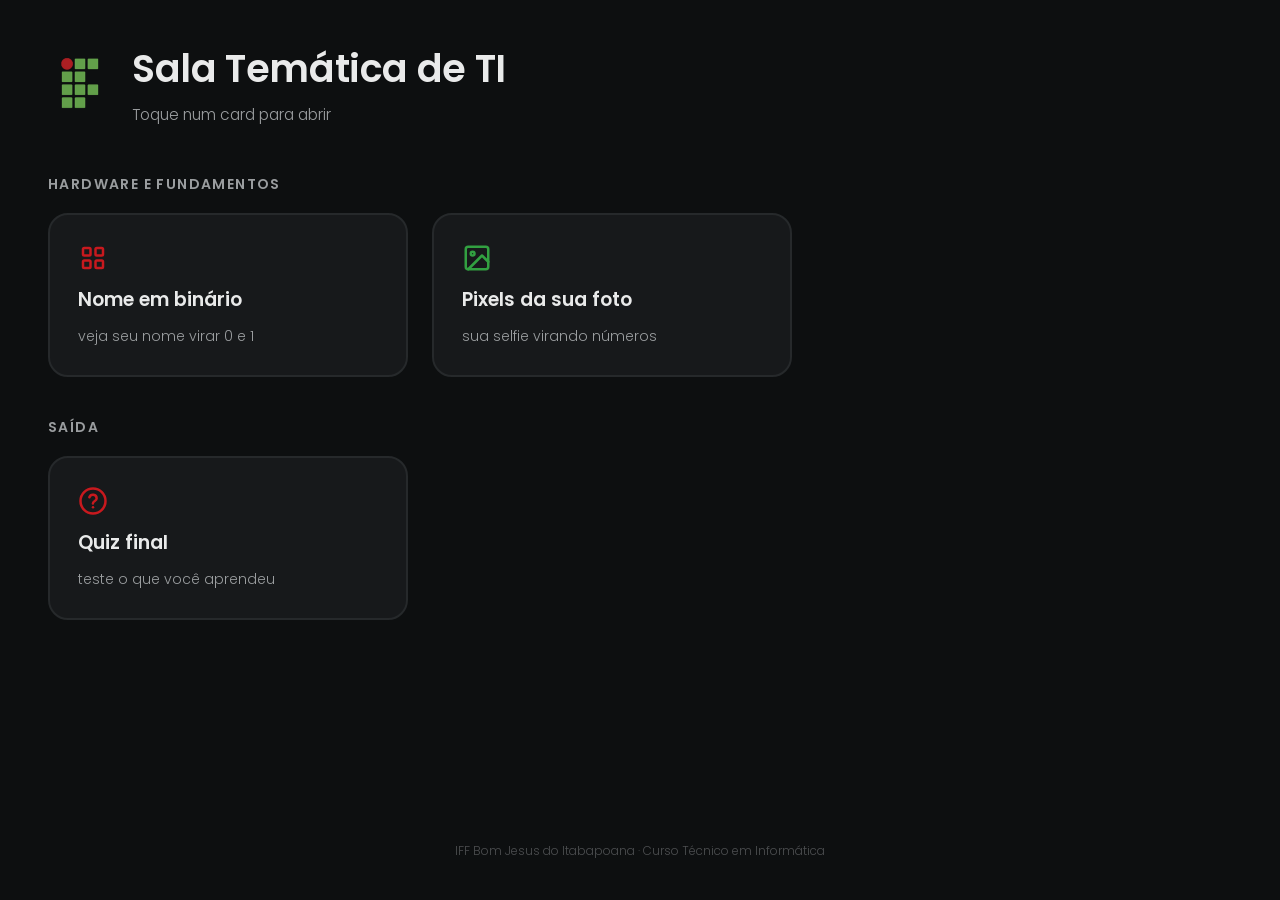
==== index.html @ 551a56c8 "feat: Menu" ====
<!DOCTYPE html>
<html lang="pt-BR">
<head>
<meta charset="UTF-8">
<meta name="viewport" content="width=device-width, initial-scale=1.0">
<title>Sala Temática de TI — IFF Bom Jesus do Itabapoana</title>
<link rel="preconnect" href="https://fonts.googleapis.com">
<link rel="preconnect" href="https://fonts.gstatic.com" crossorigin>
<link href="https://fonts.googleapis.com/css2?family=Poppins:wght@300;400;500;600;700&display=swap" rel="stylesheet">
<link rel="stylesheet" href="assets/theme.css">
<link rel="stylesheet" href="assets/hub.css">
</head>
<body>

<header class="hub-header">
  <img class="hub-logo" src="assets/logo-iff.png" alt="Logo IFF">
  <div class="hub-heading">
    <h1>Sala Temática de TI</h1>
    <p class="hub-subtitle">Toque num card para abrir</p>
  </div>
</header>

<main class="hub-main">

  <section class="hub-section">
    <h2>Hardware e fundamentos</h2>
    <div class="hub-cards">
      <a class="hub-card" href="hardware/binario/index.html" target="_blank" rel="noopener">
        <span class="hub-card-icon">
          <svg viewBox="0 0 24 24" fill="none" stroke="currentColor" stroke-width="2" stroke-linecap="round" stroke-linejoin="round">
            <rect x="4" y="4" width="6" height="6" rx="1"/>
            <rect x="14" y="4" width="6" height="6" rx="1"/>
            <rect x="4" y="14" width="6" height="6" rx="1"/>
            <rect x="14" y="14" width="6" height="6" rx="1"/>
          </svg>
        </span>
        <span class="hub-card-title">Nome em binário</span>
        <span class="hub-card-desc">veja seu nome virar 0 e 1</span>
      </a>

      <a class="hub-card" href="hardware/pixels/index.html" target="_blank" rel="noopener">
        <span class="hub-card-icon hub-card-icon-alt">
          <svg viewBox="0 0 24 24" fill="none" stroke="currentColor" stroke-width="2" stroke-linecap="round" stroke-linejoin="round">
            <rect x="3" y="3" width="18" height="18" rx="2" ry="2"/>
            <circle cx="8.5" cy="8.5" r="1.5"/>
            <polyline points="21 15 16 10 5 21"/>
          </svg>
        </span>
        <span class="hub-card-title">Pixels da sua foto</span>
        <span class="hub-card-desc">sua selfie virando números</span>
      </a>
    </div>
  </section>

  <section class="hub-section">
    <h2>Saída</h2>
    <div class="hub-cards hub-cards-single">
      <a class="hub-card" href="quiz/index.html" target="_blank" rel="noopener">
        <span class="hub-card-icon">
          <svg viewBox="0 0 24 24" fill="none" stroke="currentColor" stroke-width="2" stroke-linecap="round" stroke-linejoin="round">
            <circle cx="12" cy="12" r="10"/>
            <path d="M9.09 9a3 3 0 0 1 5.83 1c0 2-3 2-3 4"/>
            <line x1="12" y1="17" x2="12.01" y2="17"/>
          </svg>
        </span>
        <span class="hub-card-title">Quiz final</span>
        <span class="hub-card-desc">teste o que você aprendeu</span>
      </a>
    </div>
  </section>

</main>

<footer class="hub-footer">
  <span>IFF Bom Jesus do Itabapoana · Curso Técnico em Informática</span>
</footer>

</body>
</html>
---- assets/theme.css ----
/*
  Tema compartilhado — Sala Temática de TI (IFF Bom Jesus do Itabapoana)
  Importe com: <link rel="stylesheet" href="/assets/theme.css">
  (ajuste o caminho relativo conforme a profundidade da página)
*/

:root {
  --bg: #0d0f10;
  --panel: #17191b;
  --panel-border: #26292b;
  --text: #e9eaea;
  --text-dim: #9a9d9f;
  --red: #C8191E;
  --red-glow: rgba(200, 25, 30, 0.55);
  --green: #32A041;
  --font-family: 'Poppins', -apple-system, 'Segoe UI', system-ui, sans-serif;
}

* {
  box-sizing: border-box;
}

html, body {
  margin: 0;
  padding: 0;
  background: var(--bg);
  color: var(--text);
  font-family: var(--font-family);
}
---- assets/hub.css ----
body {
  display: flex;
  flex-direction: column;
  min-height: 100vh;
  padding: 40px 48px;
}

/* ---------- header ---------- */

.hub-header {
  display: flex;
  align-items: center;
  gap: 20px;
  margin-bottom: 48px;
}

.hub-logo {
  width: 64px;
  height: 64px;
  border-radius: 16px;
  flex-shrink: 0;
}

.hub-heading h1 {
  margin: 0;
  font-size: clamp(26px, 3vw, 38px);
  font-weight: 600;
  letter-spacing: -0.01em;
}

.hub-subtitle {
  margin: 6px 0 0;
  color: var(--text-dim);
  font-size: clamp(14px, 1.2vw, 17px);
  font-weight: 300;
}

/* ---------- conteúdo ---------- */

.hub-main {
  flex: 1;
  display: flex;
  flex-direction: column;
  gap: 40px;
}

.hub-section h2 {
  margin: 0 0 18px;
  font-size: 14px;
  font-weight: 600;
  text-transform: uppercase;
  letter-spacing: 0.1em;
  color: var(--text-dim);
}

.hub-cards {
  display: grid;
  grid-template-columns: repeat(2, minmax(240px, 360px));
  gap: 24px;
}

.hub-cards-single {
  grid-template-columns: minmax(240px, 360px);
}

@media (max-width: 700px) {
  .hub-cards {
    grid-template-columns: 1fr;
  }
}

/* ---------- cards ---------- */

.hub-card {
  display: flex;
  flex-direction: column;
  gap: 12px;
  padding: 28px;
  background: var(--panel);
  border: 2px solid var(--panel-border);
  border-radius: 20px;
  color: var(--text);
  text-decoration: none;
  cursor: pointer;
  transition: border-color .15s, background .15s, transform .1s;
}

.hub-card:hover,
.hub-card:focus-visible {
  border-color: var(--red);
  background: #1c1315;
}

.hub-card:active {
  transform: scale(0.98);
}

.hub-card-icon {
  display: flex;
  color: var(--red);
}

.hub-card-icon svg {
  width: 30px;
  height: 30px;
}

.hub-card-icon-alt {
  color: var(--green);
}

.hub-card-title {
  font-size: 19px;
  font-weight: 600;
}

.hub-card-desc {
  font-size: 14px;
  font-weight: 300;
  color: var(--text-dim);
}

/* ---------- footer ---------- */

.hub-footer {
  margin-top: 48px;
  text-align: center;
  color: #4d4f51;
  font-size: 12px;
  font-weight: 300;
}
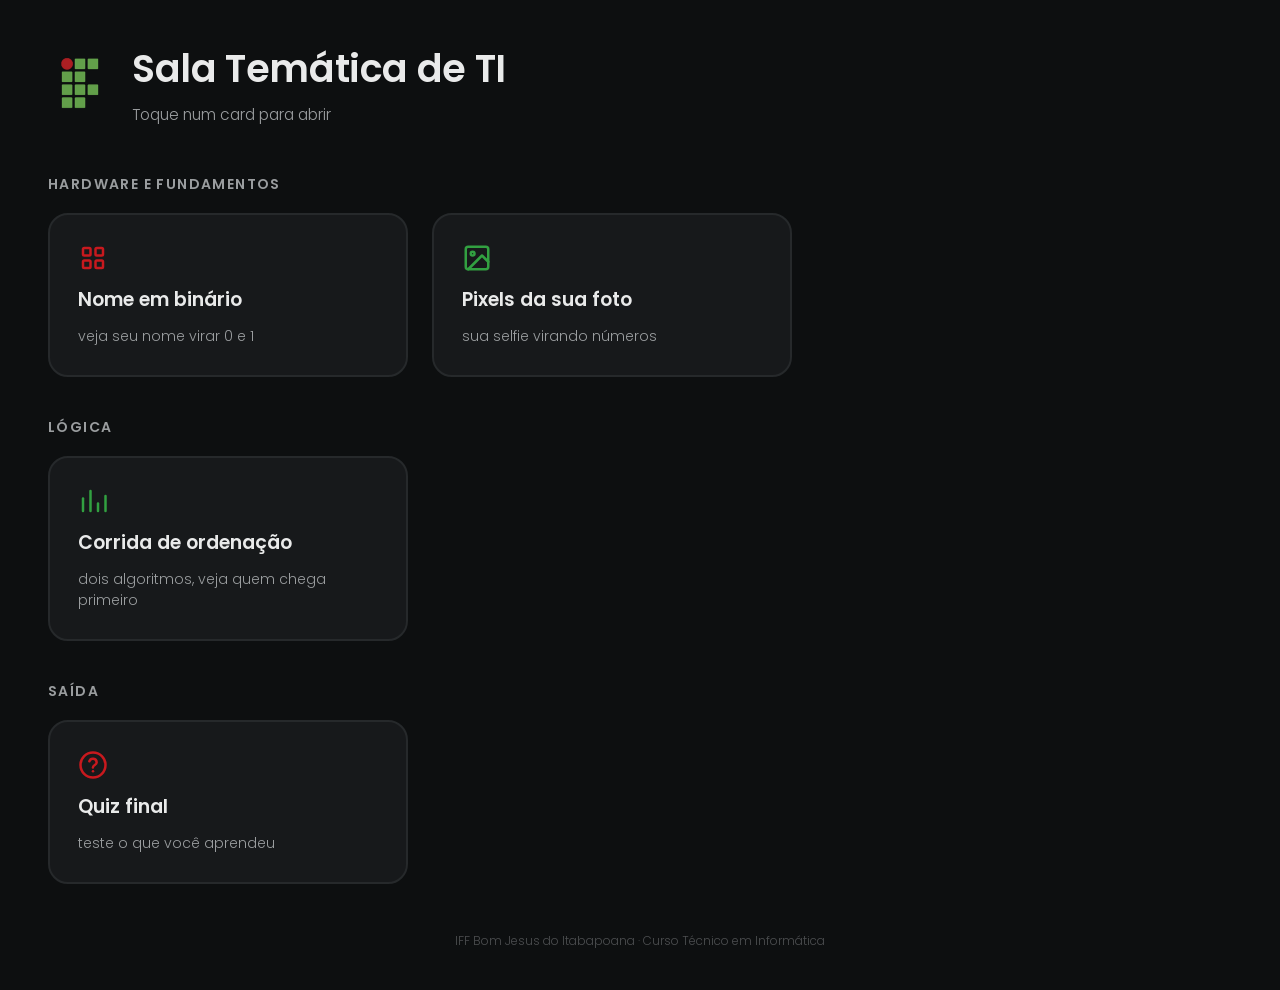
==== commit 52da4c56: "feat: ordenação" ====
--- a/index.html
+++ b/index.html
@@ -53,6 +53,24 @@
   </section>
 
   <section class="hub-section">
+    <h2>Lógica</h2>
+    <div class="hub-cards hub-cards-single">
+      <a class="hub-card" href="logica/ordenacao/index.html" target="_blank" rel="noopener">
+        <span class="hub-card-icon hub-card-icon-alt">
+          <svg viewBox="0 0 24 24" fill="none" stroke="currentColor" stroke-width="2" stroke-linecap="round" stroke-linejoin="round">
+            <line x1="4" y1="20" x2="4" y2="10"/>
+            <line x1="10" y1="20" x2="10" y2="4"/>
+            <line x1="16" y1="20" x2="16" y2="14"/>
+            <line x1="22" y1="20" x2="22" y2="8"/>
+          </svg>
+        </span>
+        <span class="hub-card-title">Corrida de ordenação</span>
+        <span class="hub-card-desc">dois algoritmos, veja quem chega primeiro</span>
+      </a>
+    </div>
+  </section>
+
+  <section class="hub-section">
     <h2>Saída</h2>
     <div class="hub-cards hub-cards-single">
       <a class="hub-card" href="quiz/index.html" target="_blank" rel="noopener">
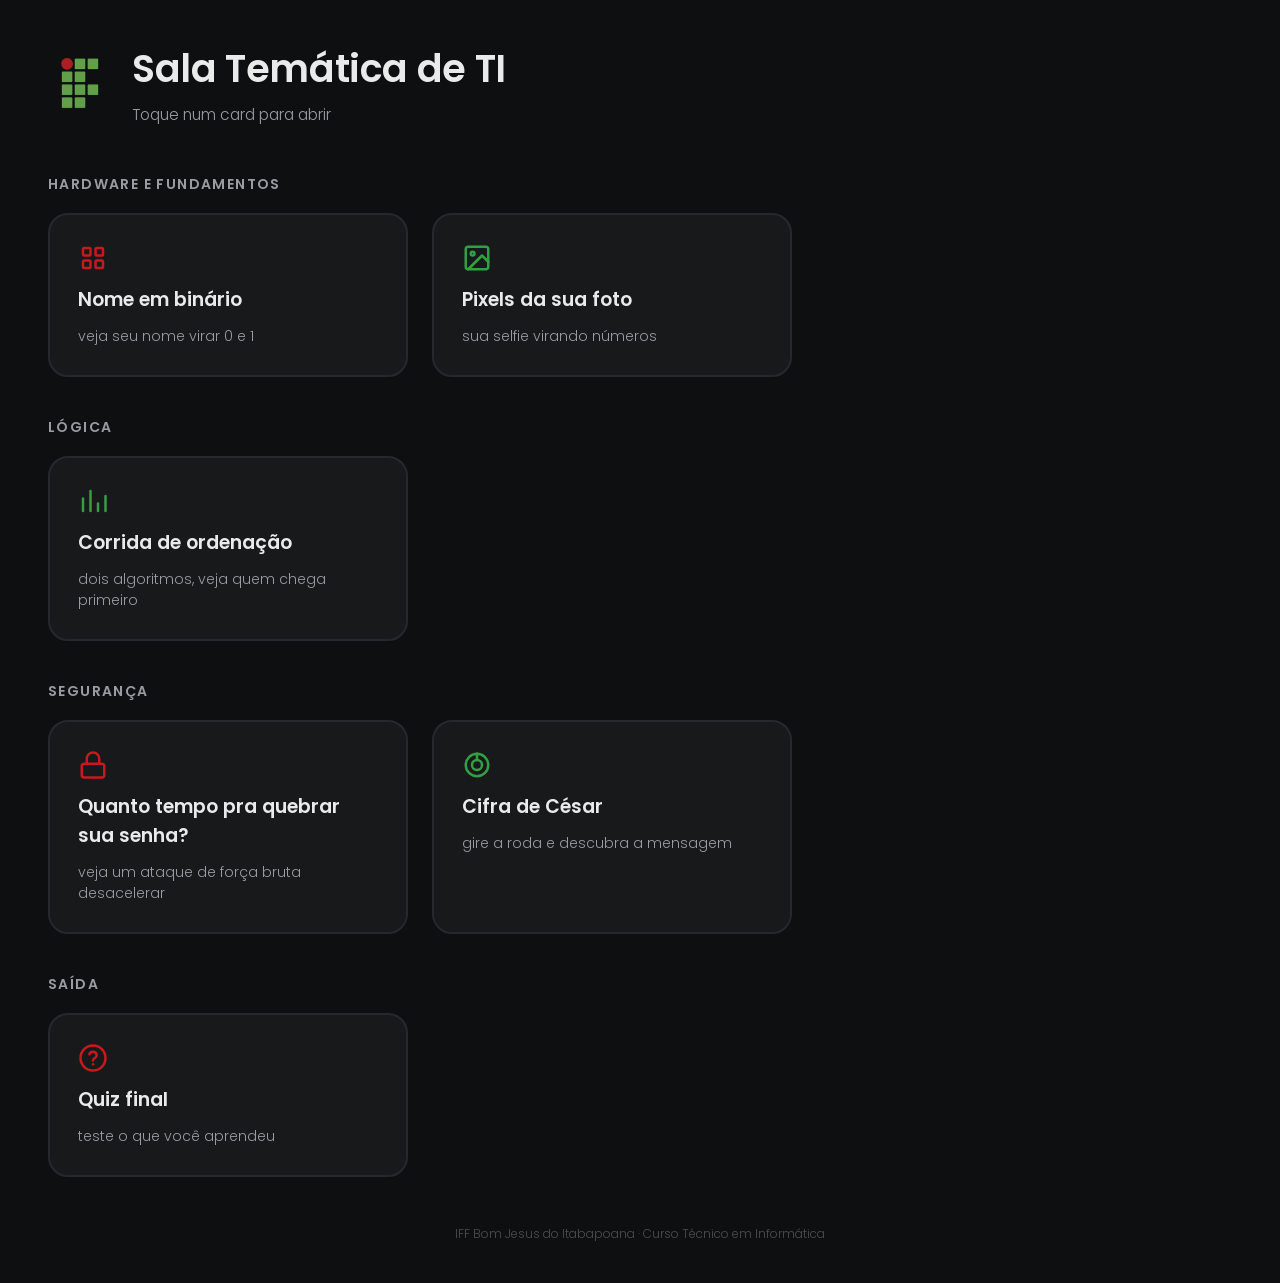
==== commit 78e8f187: "feat: Segurança" ====
--- a/index.html
+++ b/index.html
@@ -71,6 +71,34 @@
   </section>
 
   <section class="hub-section">
+    <h2>Segurança</h2>
+    <div class="hub-cards">
+      <a class="hub-card" href="seguranca/senha/index.html" target="_blank" rel="noopener">
+        <span class="hub-card-icon">
+          <svg viewBox="0 0 24 24" fill="none" stroke="currentColor" stroke-width="2" stroke-linecap="round" stroke-linejoin="round">
+            <rect x="3" y="11" width="18" height="11" rx="2" ry="2"/>
+            <path d="M7 11V7a5 5 0 0 1 10 0v4"/>
+          </svg>
+        </span>
+        <span class="hub-card-title">Quanto tempo pra quebrar sua senha?</span>
+        <span class="hub-card-desc">veja um ataque de força bruta desacelerar</span>
+      </a>
+
+      <a class="hub-card" href="seguranca/cesar/index.html" target="_blank" rel="noopener">
+        <span class="hub-card-icon hub-card-icon-alt">
+          <svg viewBox="0 0 24 24" fill="none" stroke="currentColor" stroke-width="2" stroke-linecap="round" stroke-linejoin="round">
+            <circle cx="12" cy="12" r="9"/>
+            <circle cx="12" cy="12" r="4"/>
+            <line x1="12" y1="3" x2="12" y2="8"/>
+          </svg>
+        </span>
+        <span class="hub-card-title">Cifra de César</span>
+        <span class="hub-card-desc">gire a roda e descubra a mensagem</span>
+      </a>
+    </div>
+  </section>
+
+  <section class="hub-section">
     <h2>Saída</h2>
     <div class="hub-cards hub-cards-single">
       <a class="hub-card" href="quiz/index.html" target="_blank" rel="noopener">
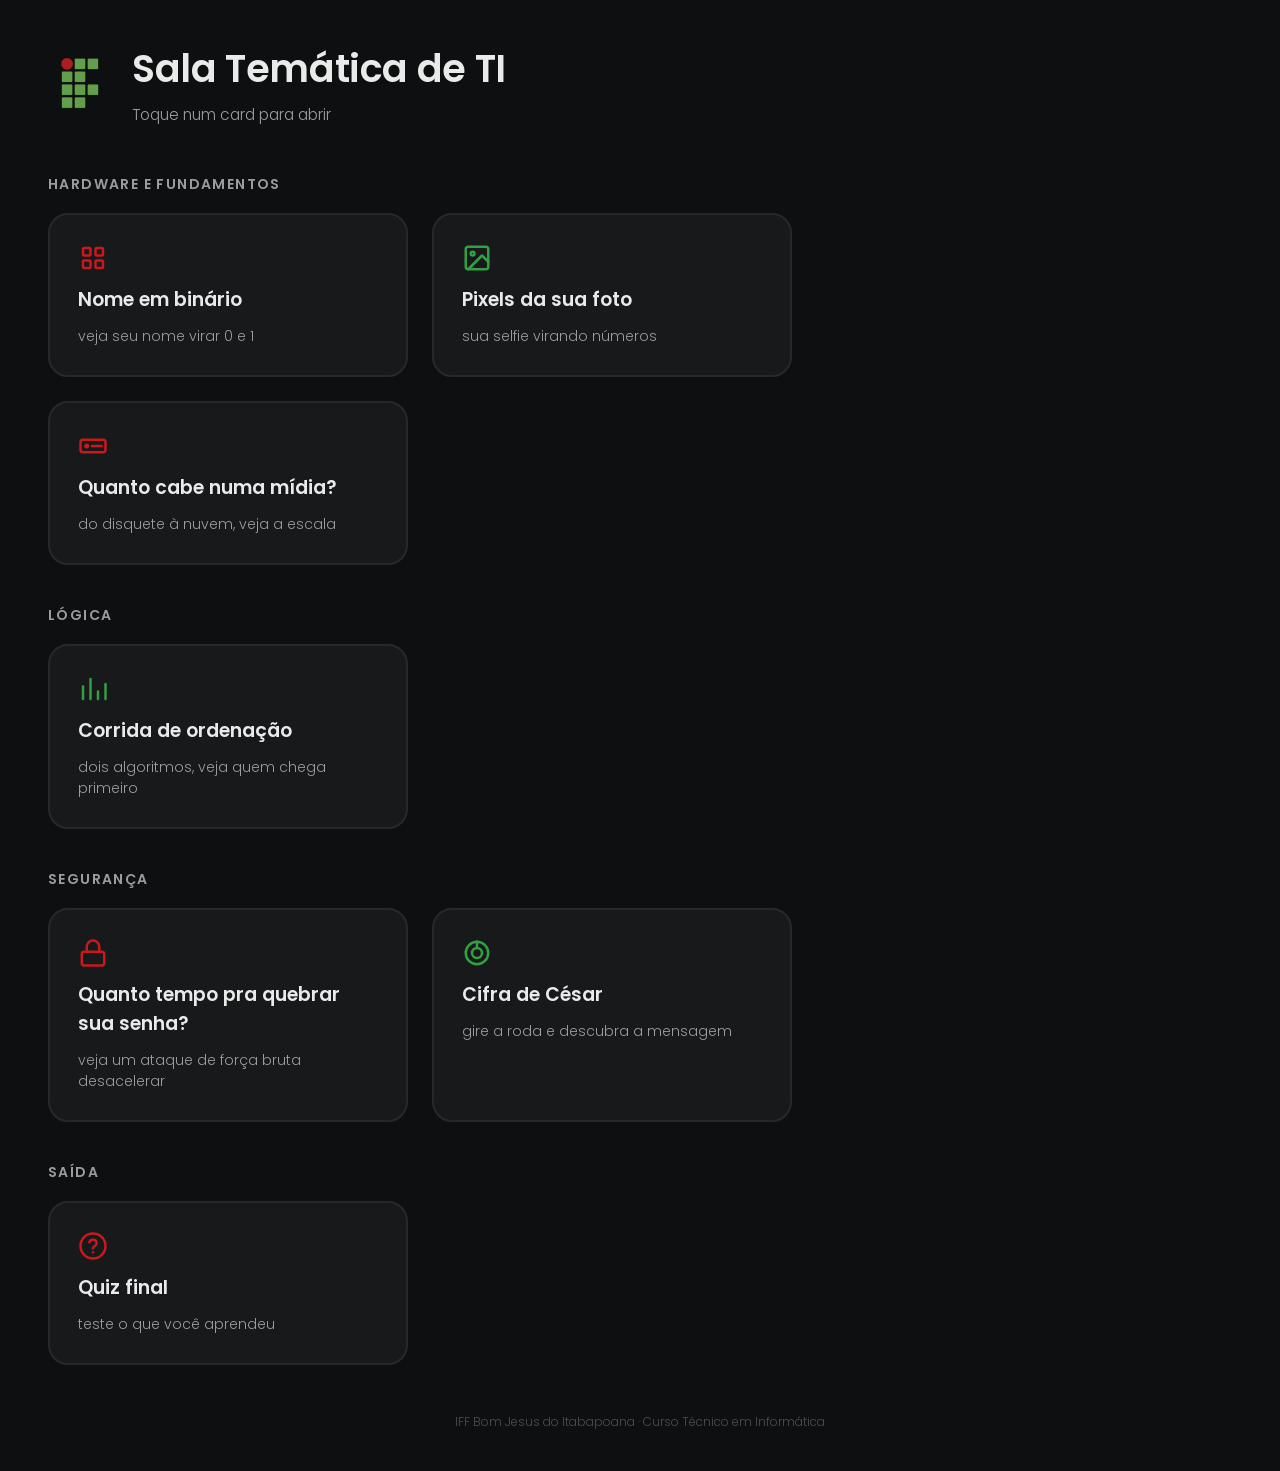
==== commit 20a6855c: "feat: armazenamento" ====
--- a/index.html
+++ b/index.html
@@ -48,6 +48,18 @@
         </span>
         <span class="hub-card-title">Pixels da sua foto</span>
         <span class="hub-card-desc">sua selfie virando números</span>
+      </a>
+
+      <a class="hub-card" href="hardware/armazenamento/index.html" target="_blank" rel="noopener">
+        <span class="hub-card-icon">
+          <svg viewBox="0 0 24 24" fill="none" stroke="currentColor" stroke-width="2" stroke-linecap="round" stroke-linejoin="round">
+            <rect x="2" y="7" width="20" height="10" rx="2"/>
+            <circle cx="7" cy="12" r="1"/>
+            <line x1="11" y1="12" x2="19" y2="12"/>
+          </svg>
+        </span>
+        <span class="hub-card-title">Quanto cabe numa mídia?</span>
+        <span class="hub-card-desc">do disquete à nuvem, veja a escala</span>
       </a>
     </div>
   </section>
